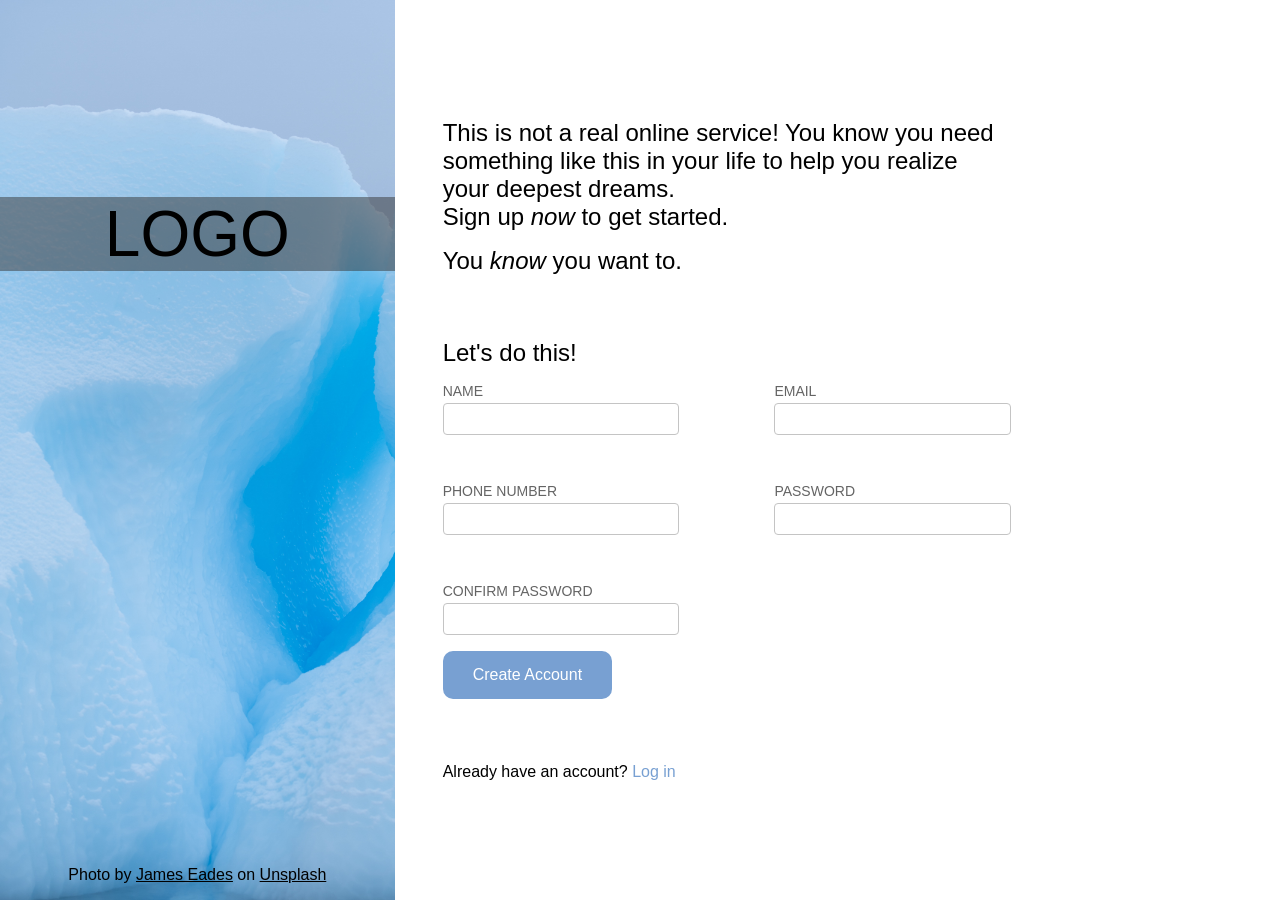
==== index.html @ bc95a4d5 "Combine first_name and last_name into name field" ====
<!DOCTYPE html>
<html lang="en">
    <head>
        <title>Sign-up form</title>
        <meta charset="UTF-8">
        <meta name="viewport" content="width=device-width, initial-scale=1">
        <link href="css/style.css" rel="stylesheet">
        <script src="./script.js" defer></script>
    </head>
    <body>
        <div class="main flex">
            <div class="image-sidebar flex">
                <div class="logo">
                    LOGO
                </div>
                <p>
                    Photo by <a href="https://unsplash.com/@eadesstudio">James Eades</a> on <a href="https://unsplash.com/photos/ice-berg-QCrDUYKGbp4">Unsplash</a>
                </p>
            </div>
            <div class="content flex">
                <div>
                    <p>This is not a real online service! You know you need something like this in your life to help you realize your deepest dreams.</p>
                    <p>Sign up <em>now</em> to get started.</p>
                    <p>You <em>know</em> you want to.</p>
                </div>
                <form action="https://httpbin.org/post" method="post">
                    <p>Let's do this!</p>
                    <div class="input flex">
                        <div>
                            <label for="name">NAME</label>
                            <input type="text" name="name" id="name" required />
                        </div>
                        <div>
                            <label for="email">EMAIL</label>
                            <input type="email" name="email" id="email" required />
                        </div>
                        <div>
                            <label for="phone">PHONE NUMBER</label>
                            <input type="tel" name="phone" id="phone" required />
                        </div>
                        <div>
                            <label for="password">PASSWORD</label>
                            <input type="password" name="password" id="password" required />
                        </div>
                        <div>
                            <label for="confirm_password">CONFIRM PASSWORD</label>
                            <input type="password" name="confirm_password" id="confirm_password" required />
                        </div>
                    </div>
                    <button type="submit">Create Account</button>
                </form>
                <p>Already have an account? <a href="./login.html" id="login">Log in</a></p>
            </div>
        </div>
    </body>
</html>
---- css/style.css ----
*, ::before, ::after {
    box-sizing: border-box;
    margin: 0;
    border: 0;
    padding: 0;
    outline: 0;
    font-family: sans-serif;
}

:root {
    --accent-color: rgba(120, 160, 210, 1);
}

.main {
    height: 100vh;
    justify-content: start;
    align-items: stretch;
    flex-wrap: wrap;
}

.image-sidebar {
    background-image: url("../images/james-eades-QCrDUYKGbp4-unsplash.jpg");
    background-size: cover;
    background-position: left;
    width: inherit;
    min-width: 300px;
    flex: 1 0;
    flex-direction: column;
    justify-content: space-between;
    align-items: stretch;
    text-align: center;

    p {
        margin-bottom: 16px;
    }
}

.logo {
    background-color: rgba(55, 55, 55, 0.5);
    margin-top: 50%;
    font-size: 64px;
}

.content {
    padding: 48px;
    justify-content: center;
    align-items: stretch;
    flex: 2 0;
    flex-direction: column;
    gap: 64px;

    > div {
        margin-right: 30%;

        > p:last-child {
            margin-top: 16px;
        }
    }

    p {
        font-size: 24px;
    }

    > p:last-child {
        font-size: 16px;
    }
}

.input {
    justify-content: flex-start;
    align-content: center;
    flex-wrap: wrap;
    gap: 16px;

    div {
        display: inline-block;
        width: 40%;
        min-width: 250px;
        padding: 16px 0;
        
        label {
            display: block;
            color: rgb(100, 100, 100);
            font-size: 14px;
            margin-bottom: 4px;
        }
    }
}

.flex {
    display: flex;
}

input {
    display: block;
    border: 1px solid rgb(196, 196, 196);
    border-radius: 4px;
    height: 32px;
    width: 75%;
    padding: 8px;
}

input:hover {
    border-color: rgb(150, 150, 150);
    box-shadow: 2px 2px 5px rgb(180, 180, 180);
}

input:focus {
    border-color: var(--accent-color);
    border-width: 2px;
    box-shadow: 2px 2px 5px gray;
}

/* input:valid { */
/*     border-color: green; */
/* } */

input:user-invalid {
    border-color: red;
}

div:has(> .password_error) {
    ::after {
        content: "* Passwords do not match";
        color: red;
        font-size: 12px;
    }

    input {
        border-color: red;
    }
}

/* input.password_error { */
/*     border-color: red; */
/* } */

button {
    background-color: var(--accent-color);
    color: white;
    padding: 15px 30px;
    font-size: 16px;
    border-radius: 10px;
}

a:link {
    color: inherit;
}

#login {
    color: var(--accent-color);
    text-decoration: none;
}

a:hover {
    text-decoration: none;
}
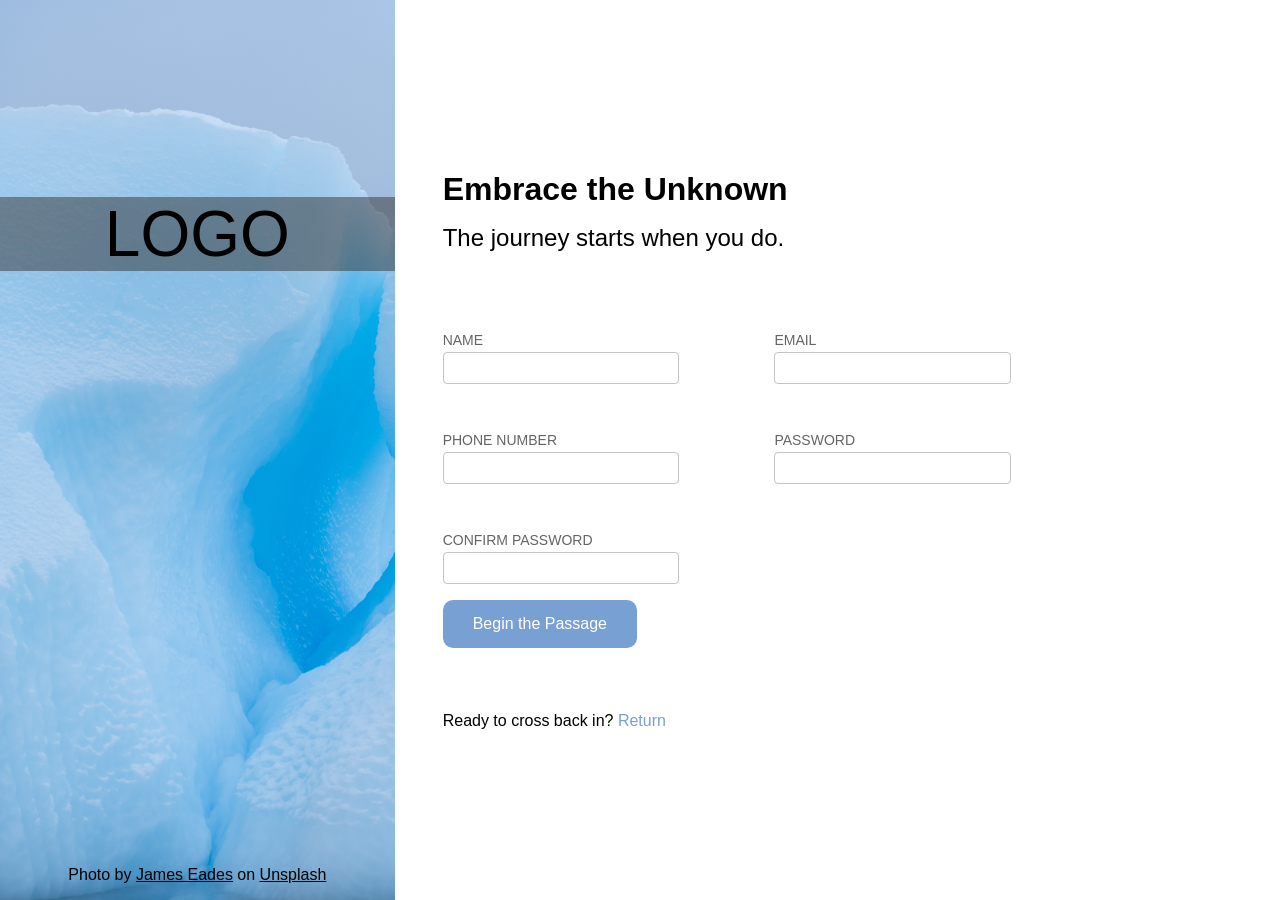
==== commit 66b7d9d2: "Modify some text" ====
--- a/index.html
+++ b/index.html
@@ -19,12 +19,10 @@
             </div>
             <div class="content flex">
                 <div>
-                    <p>This is not a real online service! You know you need something like this in your life to help you realize your deepest dreams.</p>
-                    <p>Sign up <em>now</em> to get started.</p>
-                    <p>You <em>know</em> you want to.</p>
+                    <h1>Embrace the Unknown</h1>
+                    <p class="subtitle">The journey starts when you do.</p>
                 </div>
                 <form action="https://httpbin.org/post" method="post">
-                    <p>Let's do this!</p>
                     <div class="input flex">
                         <div>
                             <label for="name">NAME</label>
@@ -47,9 +45,9 @@
                             <input type="password" name="confirm_password" id="confirm_password" required />
                         </div>
                     </div>
-                    <button type="submit">Create Account</button>
+                    <button type="submit">Begin the Passage</button>
                 </form>
-                <p>Already have an account? <a href="./login.html" id="login">Log in</a></p>
+                <p>Ready to cross back in? <a href="./login.html" id="login">Return</a></p>
             </div>
         </div>
     </body>
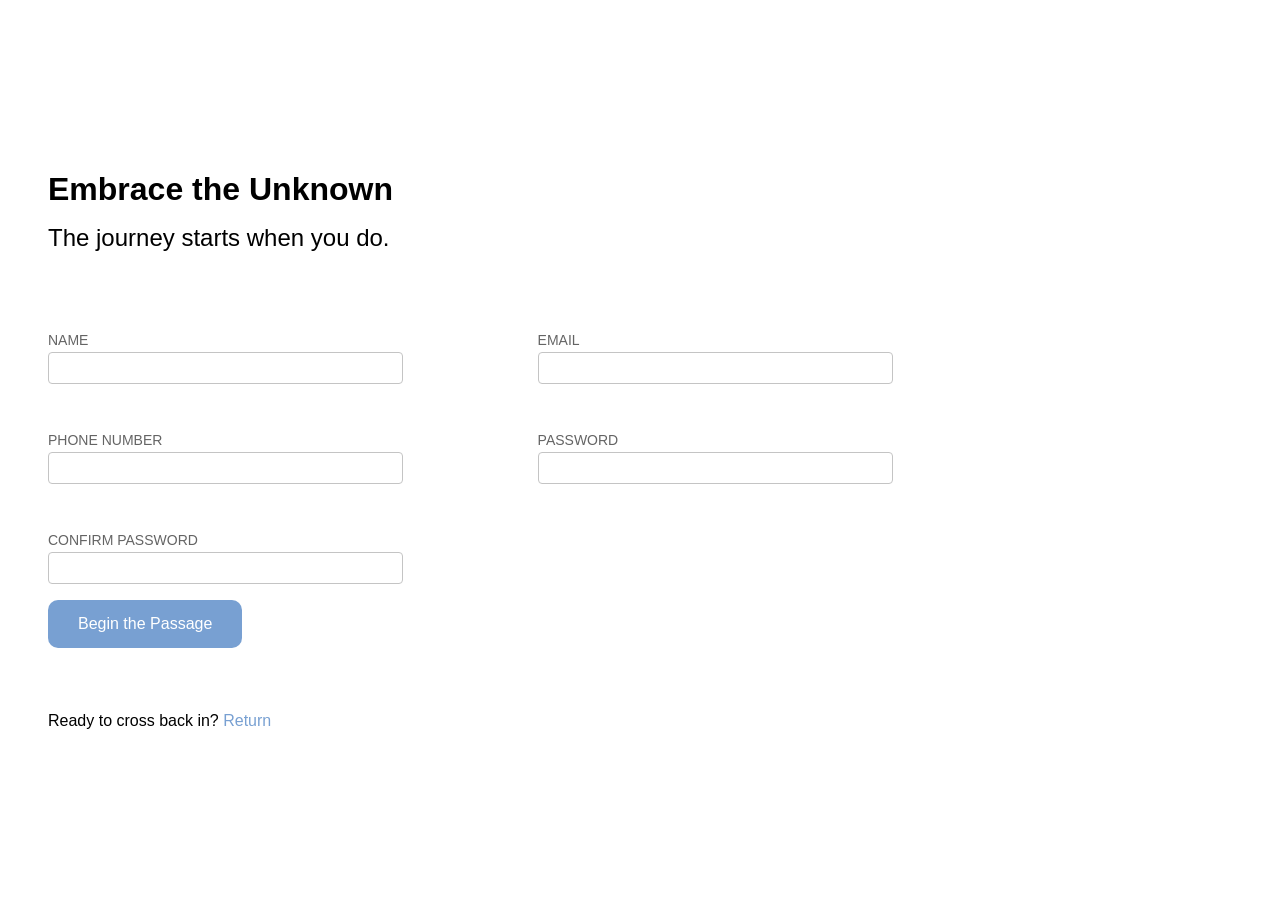
==== commit 5afcdc02: "Remove img-sidebar" ====
--- a/index.html
+++ b/index.html
@@ -9,14 +9,6 @@
     </head>
     <body>
         <div class="main flex">
-            <div class="image-sidebar flex">
-                <div class="logo">
-                    LOGO
-                </div>
-                <p>
-                    Photo by <a href="https://unsplash.com/@eadesstudio">James Eades</a> on <a href="https://unsplash.com/photos/ice-berg-QCrDUYKGbp4">Unsplash</a>
-                </p>
-            </div>
             <div class="content flex">
                 <div>
                     <h1>Embrace the Unknown</h1>
@@ -34,7 +26,7 @@
                         </div>
                         <div>
                             <label for="phone">PHONE NUMBER</label>
-                            <input type="tel" name="phone" id="phone" required />
+                            <input type="tel" name="phone" id="phone" pattern="^\+?[1-9]\d{1,14}$" required />
                         </div>
                         <div>
                             <label for="password">PASSWORD</label>
--- a/css/style.css
+++ b/css/style.css
@@ -18,29 +18,6 @@
     flex-wrap: wrap;
 }
 
-.image-sidebar {
-    background-image: url("../images/james-eades-QCrDUYKGbp4-unsplash.jpg");
-    background-size: cover;
-    background-position: left;
-    width: inherit;
-    min-width: 300px;
-    flex: 1 0;
-    flex-direction: column;
-    justify-content: space-between;
-    align-items: stretch;
-    text-align: center;
-
-    p {
-        margin-bottom: 16px;
-    }
-}
-
-.logo {
-    background-color: rgba(55, 55, 55, 0.5);
-    margin-top: 50%;
-    font-size: 64px;
-}
-
 .content {
     padding: 48px;
     justify-content: center;
@@ -48,22 +25,18 @@
     flex: 2 0;
     flex-direction: column;
     gap: 64px;
-
-    > div {
-        margin-right: 30%;
-
-        > p:last-child {
-            margin-top: 16px;
-        }
-    }
-
-    p {
-        font-size: 24px;
-    }
-
-    > p:last-child {
-        font-size: 16px;
-    }
+}
+.content > div {
+    margin-right: 30%;
+}
+.content > div > p:last-child {
+    margin-top: 16px;
+}
+.content p {
+    font-size: 24px;
+}
+.content > p:last-child {
+    font-size: 16px;
 }
 
 .input {
@@ -71,20 +44,18 @@
     align-content: center;
     flex-wrap: wrap;
     gap: 16px;
-
-    div {
-        display: inline-block;
-        width: 40%;
-        min-width: 250px;
-        padding: 16px 0;
-        
-        label {
-            display: block;
-            color: rgb(100, 100, 100);
-            font-size: 14px;
-            margin-bottom: 4px;
-        }
-    }
+}
+.input div {
+    display: inline-block;
+    width: 40%;
+    min-width: 250px;
+    padding: 16px 0;
+}
+.input div label {
+    display: block;
+    color: rgb(100, 100, 100);
+    font-size: 14px;
+    margin-bottom: 4px;
 }
 
 .flex {
@@ -119,16 +90,13 @@
     border-color: red;
 }
 
-div:has(> .password_error) {
-    ::after {
-        content: "* Passwords do not match";
-        color: red;
-        font-size: 12px;
-    }
-
-    input {
-        border-color: red;
-    }
+div:has(> .password_error) ::after {
+    content: "* Passwords do not match";
+    color: red;
+    font-size: 12px;
+}
+div:has(> .password_error) input {
+    border-color: red;
 }
 
 /* input.password_error { */
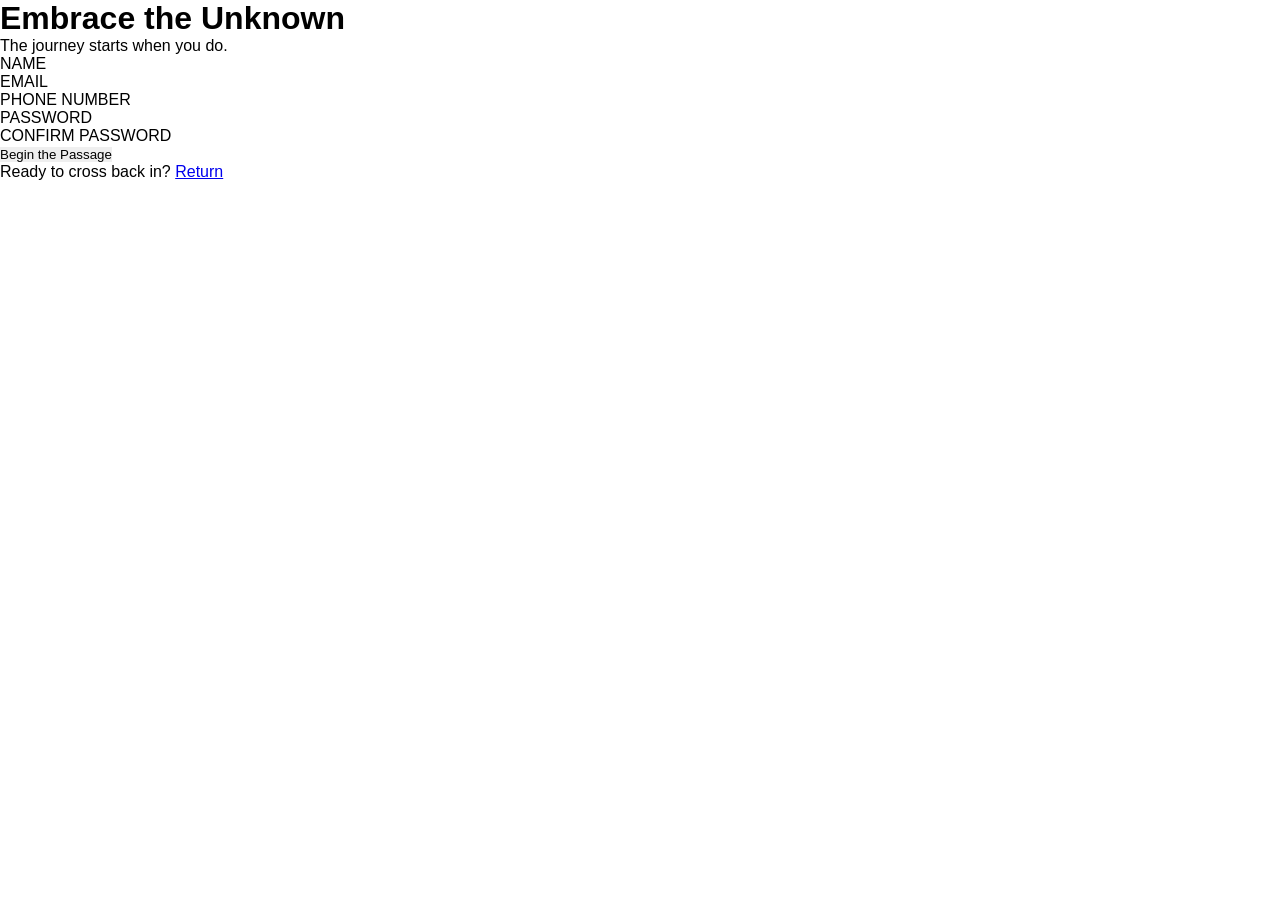
==== commit bdf7fdee: "Remove styles" ====
--- a/index.html
+++ b/index.html
@@ -8,34 +8,32 @@
         <script src="./script.js" defer></script>
     </head>
     <body>
-        <div class="main flex">
-            <div class="content flex">
+        <div class="main">
+            <div>
                 <div>
                     <h1>Embrace the Unknown</h1>
                     <p class="subtitle">The journey starts when you do.</p>
                 </div>
                 <form action="https://httpbin.org/post" method="post">
-                    <div class="input flex">
-                        <div>
-                            <label for="name">NAME</label>
-                            <input type="text" name="name" id="name" required />
-                        </div>
-                        <div>
-                            <label for="email">EMAIL</label>
-                            <input type="email" name="email" id="email" required />
-                        </div>
-                        <div>
-                            <label for="phone">PHONE NUMBER</label>
-                            <input type="tel" name="phone" id="phone" pattern="^\+?[1-9]\d{1,14}$" required />
-                        </div>
-                        <div>
-                            <label for="password">PASSWORD</label>
-                            <input type="password" name="password" id="password" required />
-                        </div>
-                        <div>
-                            <label for="confirm_password">CONFIRM PASSWORD</label>
-                            <input type="password" name="confirm_password" id="confirm_password" required />
-                        </div>
+                    <div>
+                        <label for="name">NAME</label>
+                        <input type="text" name="name" id="name" required />
+                    </div>
+                    <div>
+                        <label for="email">EMAIL</label>
+                        <input type="email" name="email" id="email" required />
+                    </div>
+                    <div>
+                        <label for="phone">PHONE NUMBER</label>
+                        <input type="tel" name="phone" id="phone" pattern="^\+?[1-9]\d{1,14}$" required />
+                    </div>
+                    <div>
+                        <label for="password">PASSWORD</label>
+                        <input type="password" name="password" id="password" required />
+                    </div>
+                    <div>
+                        <label for="confirm_password">CONFIRM PASSWORD</label>
+                        <input type="password" name="confirm_password" id="confirm_password" required />
                     </div>
                     <button type="submit">Begin the Passage</button>
                 </form>
--- a/css/style.css
+++ b/css/style.css
@@ -8,83 +8,11 @@
 }
 
 :root {
-    --accent-color: rgba(120, 160, 210, 1);
 }
 
 .main {
     height: 100vh;
-    justify-content: start;
-    align-items: stretch;
-    flex-wrap: wrap;
 }
-
-.content {
-    padding: 48px;
-    justify-content: center;
-    align-items: stretch;
-    flex: 2 0;
-    flex-direction: column;
-    gap: 64px;
-}
-.content > div {
-    margin-right: 30%;
-}
-.content > div > p:last-child {
-    margin-top: 16px;
-}
-.content p {
-    font-size: 24px;
-}
-.content > p:last-child {
-    font-size: 16px;
-}
-
-.input {
-    justify-content: flex-start;
-    align-content: center;
-    flex-wrap: wrap;
-    gap: 16px;
-}
-.input div {
-    display: inline-block;
-    width: 40%;
-    min-width: 250px;
-    padding: 16px 0;
-}
-.input div label {
-    display: block;
-    color: rgb(100, 100, 100);
-    font-size: 14px;
-    margin-bottom: 4px;
-}
-
-.flex {
-    display: flex;
-}
-
-input {
-    display: block;
-    border: 1px solid rgb(196, 196, 196);
-    border-radius: 4px;
-    height: 32px;
-    width: 75%;
-    padding: 8px;
-}
-
-input:hover {
-    border-color: rgb(150, 150, 150);
-    box-shadow: 2px 2px 5px rgb(180, 180, 180);
-}
-
-input:focus {
-    border-color: var(--accent-color);
-    border-width: 2px;
-    box-shadow: 2px 2px 5px gray;
-}
-
-/* input:valid { */
-/*     border-color: green; */
-/* } */
 
 input:user-invalid {
     border-color: red;
@@ -93,33 +21,11 @@
 div:has(> .password_error) ::after {
     content: "* Passwords do not match";
     color: red;
-    font-size: 12px;
 }
 div:has(> .password_error) input {
     border-color: red;
 }
 
-/* input.password_error { */
-/*     border-color: red; */
-/* } */
-
-button {
-    background-color: var(--accent-color);
-    color: white;
-    padding: 15px 30px;
-    font-size: 16px;
-    border-radius: 10px;
-}
-
-a:link {
-    color: inherit;
-}
-
-#login {
-    color: var(--accent-color);
-    text-decoration: none;
-}
-
 a:hover {
     text-decoration: none;
 }
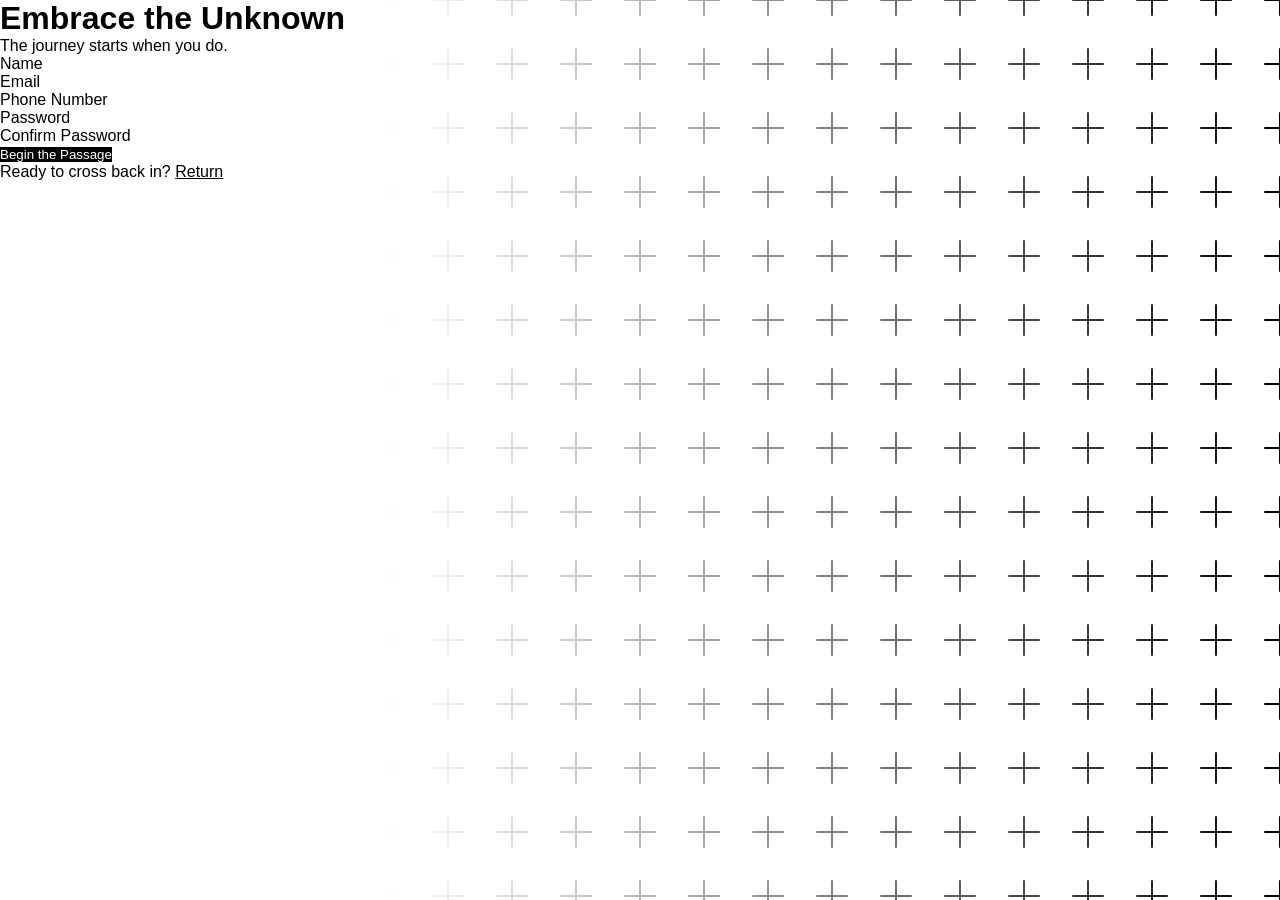
==== commit 2e0c7553: "Capitalize form labels" ====
--- a/index.html
+++ b/index.html
@@ -16,23 +16,23 @@
                 </div>
                 <form action="https://httpbin.org/post" method="post">
                     <div>
-                        <label for="name">NAME</label>
+                        <label for="name">Name</label>
                         <input type="text" name="name" id="name" required />
                     </div>
                     <div>
-                        <label for="email">EMAIL</label>
+                        <label for="email">Email</label>
                         <input type="email" name="email" id="email" required />
                     </div>
                     <div>
-                        <label for="phone">PHONE NUMBER</label>
+                        <label for="phone">Phone Number</label>
                         <input type="tel" name="phone" id="phone" pattern="^\+?[1-9]\d{1,14}$" required />
                     </div>
                     <div>
-                        <label for="password">PASSWORD</label>
+                        <label for="password">Password</label>
                         <input type="password" name="password" id="password" required />
                     </div>
                     <div>
-                        <label for="confirm_password">CONFIRM PASSWORD</label>
+                        <label for="confirm_password">Confirm Password</label>
                         <input type="password" name="confirm_password" id="confirm_password" required />
                     </div>
                     <button type="submit">Begin the Passage</button>
--- a/css/style.css
+++ b/css/style.css
@@ -8,24 +8,66 @@
 }
 
 :root {
+    color-scheme: light dark;
+
+    --fg-color: black;
+    --bg-color: white;
+    --error-color: red;
+}
+@media screen and (prefers-color-scheme: dark) {
+    :root {
+        --fg-color: white;
+        --bg-color: black;
+    }
 }
 
-.main {
-    height: 100vh;
+body {
+    color: var(--fg-color);
+    background-color: var(--bg-color);
+    min-height: 100svh;
+    width: 100vw;
+
+    background-image: linear-gradient(to right, var(--bg-color) 30%, transparent),
+        url('../images/background-light.svg');
+    background-size: 100% 100%, 10vmax;
+    background-repeat: no-repeat, repeat;
+    animation: bgMove 30s linear infinite;
+}
+@media screen and (prefers-color-scheme: dark) {
+    body {
+        background-image: linear-gradient(to right, var(--bg-color) 30%, transparent),
+            url('../images/background-dark.svg');
+    }
+}
+@keyframes bgMove {
+    0% {
+        background-position: right;
+    }
+    100% {
+        background-position: left;
+    }
 }
 
 input:user-invalid {
-    border-color: red;
+    border-color: var(--error-color);
 }
 
 div:has(> .password_error) ::after {
     content: "* Passwords do not match";
-    color: red;
+    color: var(--error-color);
 }
 div:has(> .password_error) input {
-    border-color: red;
+    border-color: var(--error-color);
 }
 
+button {
+    background-color: var(--fg-color);
+    color: var(--bg-color);
+}
+
+a {
+    color: var(--fg-color);
+}
 a:hover {
     text-decoration: none;
 }
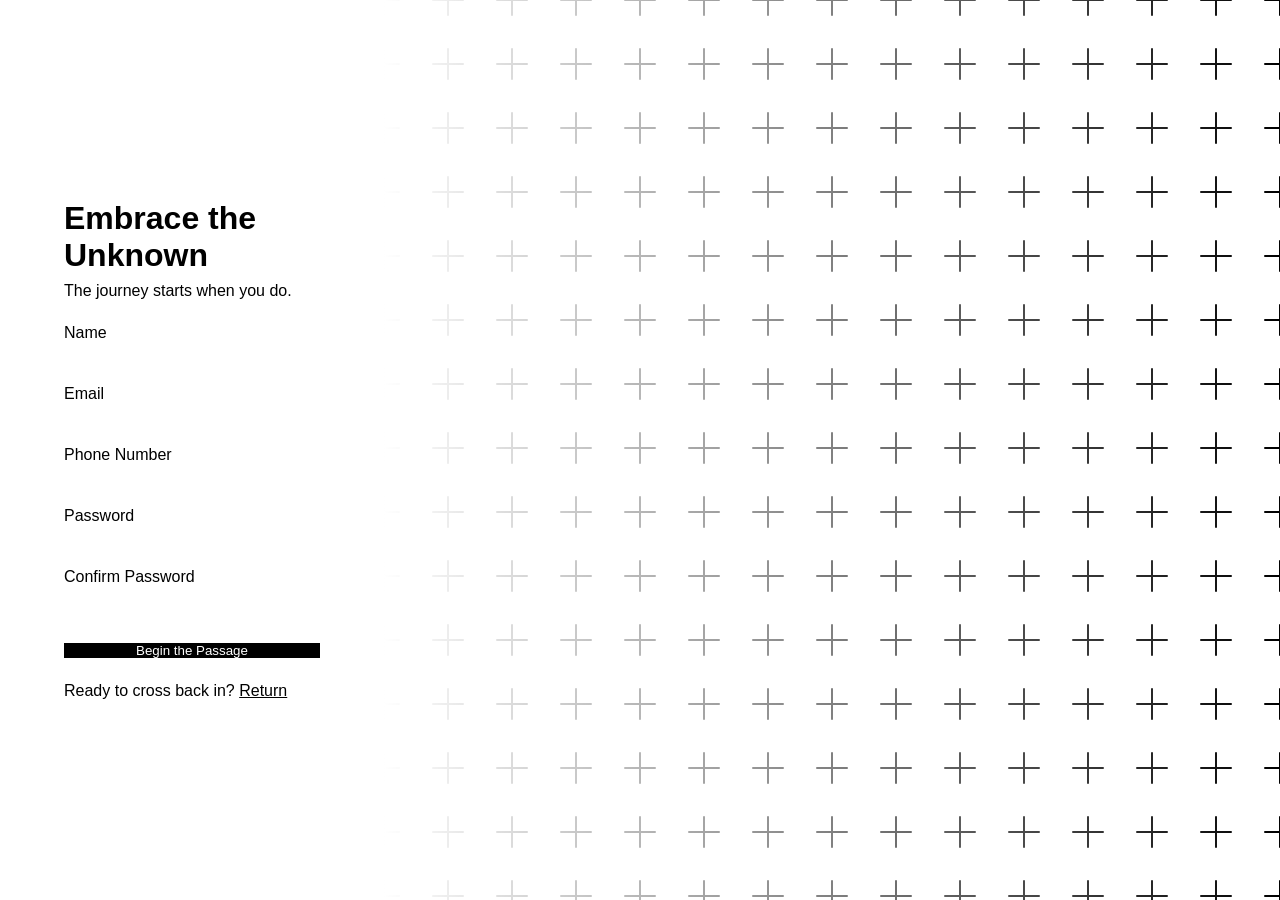
==== commit 3dd1efb1: "Set basic layout" ====
--- a/index.html
+++ b/index.html
@@ -10,35 +10,33 @@
     <body>
         <div class="main">
             <div>
+                <h1>Embrace the Unknown</h1>
+                <p class="subtitle">The journey starts when you do.</p>
+            </div>
+            <form action="https://httpbin.org/post" method="post">
                 <div>
-                    <h1>Embrace the Unknown</h1>
-                    <p class="subtitle">The journey starts when you do.</p>
+                    <label for="name">Name</label>
+                    <input type="text" name="name" id="name" required />
                 </div>
-                <form action="https://httpbin.org/post" method="post">
-                    <div>
-                        <label for="name">Name</label>
-                        <input type="text" name="name" id="name" required />
-                    </div>
-                    <div>
-                        <label for="email">Email</label>
-                        <input type="email" name="email" id="email" required />
-                    </div>
-                    <div>
-                        <label for="phone">Phone Number</label>
-                        <input type="tel" name="phone" id="phone" pattern="^\+?[1-9]\d{1,14}$" required />
-                    </div>
-                    <div>
-                        <label for="password">Password</label>
-                        <input type="password" name="password" id="password" required />
-                    </div>
-                    <div>
-                        <label for="confirm_password">Confirm Password</label>
-                        <input type="password" name="confirm_password" id="confirm_password" required />
-                    </div>
-                    <button type="submit">Begin the Passage</button>
-                </form>
-                <p>Ready to cross back in? <a href="./login.html" id="login">Return</a></p>
-            </div>
+                <div>
+                    <label for="email">Email</label>
+                    <input type="email" name="email" id="email" required />
+                </div>
+                <div>
+                    <label for="phone">Phone Number</label>
+                    <input type="tel" name="phone" id="phone" pattern="^\+?[1-9]\d{1,14}$" required />
+                </div>
+                <div>
+                    <label for="password">Password</label>
+                    <input type="password" name="password" id="password" required />
+                </div>
+                <div>
+                    <label for="confirm_password">Confirm Password</label>
+                    <input type="password" name="confirm_password" id="confirm_password" required />
+                </div>
+                <button type="submit">Begin the Passage</button>
+            </form>
+            <p>Ready to cross back in? <a href="./login.html" id="login">Return</a></p>
         </div>
     </body>
 </html>
--- a/css/style.css
+++ b/css/style.css
@@ -48,6 +48,32 @@
     }
 }
 
+.main {
+    width: 30%;
+    min-height: 100svh;
+    padding: 5%;
+
+    gap: 1.5em;
+}
+
+h1 {
+    margin-bottom: .25em;
+}
+
+.main,
+form,
+form > div {
+    display: flex;
+    flex-direction: column;
+    justify-content: center;
+}
+form {
+    gap: 1.25em;
+}
+form > div {
+    gap: .5em;
+}
+
 input:user-invalid {
     border-color: var(--error-color);
 }
@@ -63,6 +89,7 @@
 button {
     background-color: var(--fg-color);
     color: var(--bg-color);
+    margin-top: 1em;
 }
 
 a {
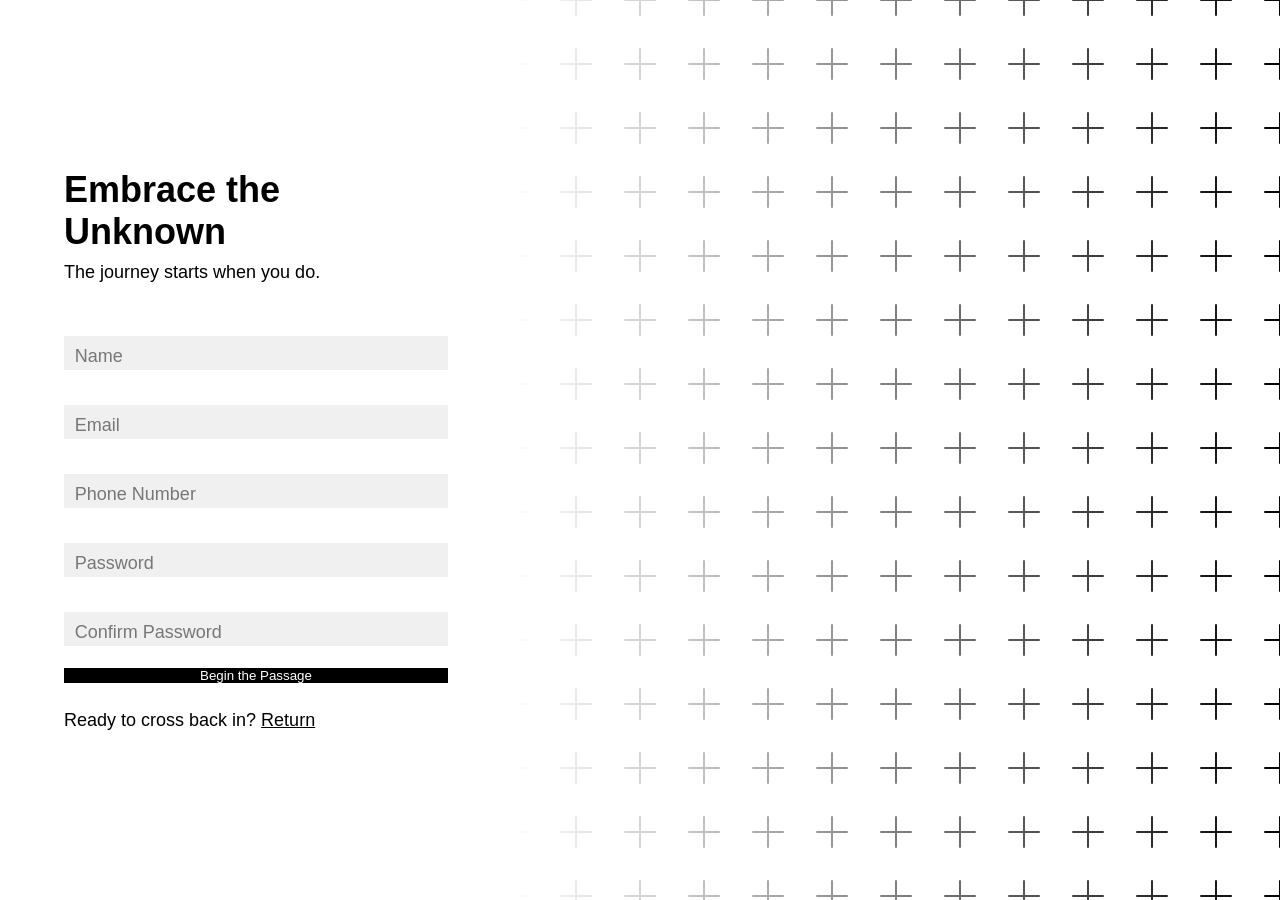
==== commit dd086414: "Style inputs" ====
--- a/index.html
+++ b/index.html
@@ -16,23 +16,23 @@
             <form action="https://httpbin.org/post" method="post">
                 <div>
                     <label for="name">Name</label>
-                    <input type="text" name="name" id="name" required />
+                    <input type="text" name="name" id="name" placeholder=" " required />
                 </div>
                 <div>
                     <label for="email">Email</label>
-                    <input type="email" name="email" id="email" required />
+                    <input type="email" name="email" id="email" placeholder=" " required />
                 </div>
                 <div>
                     <label for="phone">Phone Number</label>
-                    <input type="tel" name="phone" id="phone" pattern="^\+?[1-9]\d{1,14}$" required />
+                    <input type="tel" name="phone" id="phone" pattern="^\+?[1-9]\d{1,14}$" placeholder=" " required />
                 </div>
                 <div>
                     <label for="password">Password</label>
-                    <input type="password" name="password" id="password" required />
+                    <input type="password" name="password" id="password" placeholder=" " required />
                 </div>
                 <div>
                     <label for="confirm_password">Confirm Password</label>
-                    <input type="password" name="confirm_password" id="confirm_password" required />
+                    <input type="password" name="confirm_password" id="confirm_password" placeholder=" " required />
                 </div>
                 <button type="submit">Begin the Passage</button>
             </form>
--- a/css/style.css
+++ b/css/style.css
@@ -9,15 +9,43 @@
 
 :root {
     color-scheme: light dark;
+    font-size: 1.125rem;
 
     --fg-color: black;
     --bg-color: white;
     --error-color: red;
+
+    --main-width: 35%;
+    --gradient-offset: var(--main-width);
+
+    --direction: to right;
+    --bg-pos-start: right;
+    --bg-pos-end: left;
 }
 @media screen and (prefers-color-scheme: dark) {
     :root {
         --fg-color: white;
         --bg-color: black;
+    }
+}
+@media screen and (max-width: 1400px) {
+    :root {
+        --main-width: 40%;
+    }
+}
+@media screen and (max-width: 1000px) {
+    :root {
+        --main-width: 50%;
+    }
+}
+@media screen and (max-width: 700px) {
+    :root {
+        --main-width: 100%;
+        --gradient-offset: 70vh;
+
+        --direction: to top;
+        --bg-pos-start: top;
+        --bg-pos-end: bottom;
     }
 }
 
@@ -27,7 +55,7 @@
     min-height: 100svh;
     width: 100vw;
 
-    background-image: linear-gradient(to right, var(--bg-color) 30%, transparent),
+    background-image: linear-gradient(var(--direction), var(--bg-color) var(--gradient-offset), transparent),
         url('../images/background-light.svg');
     background-size: 100% 100%, 10vmax;
     background-repeat: no-repeat, repeat;
@@ -35,29 +63,17 @@
 }
 @media screen and (prefers-color-scheme: dark) {
     body {
-        background-image: linear-gradient(to right, var(--bg-color) 30%, transparent),
+        background-image: linear-gradient(var(--direction), var(--bg-color) var(--gradient-offset), transparent),
             url('../images/background-dark.svg');
     }
 }
 @keyframes bgMove {
     0% {
-        background-position: right;
+        background-position: var(--bg-pos-start);
     }
     100% {
-        background-position: left;
+        background-position: var(--bg-pos-end);
     }
-}
-
-.main {
-    width: 30%;
-    min-height: 100svh;
-    padding: 5%;
-
-    gap: 1.5em;
-}
-
-h1 {
-    margin-bottom: .25em;
 }
 
 .main,
@@ -68,14 +84,64 @@
     justify-content: center;
 }
 form {
-    gap: 1.25em;
-}
-form > div {
     gap: .5em;
 }
 
+
+.main {
+    width: var(--main-width);
+    min-height: 100svh;
+    padding: 5%;
+
+    gap: 1.5em;
+}
+@media screen and (max-width: 700px) {
+    .main {
+        padding: 10%;
+        padding-top: calc(100vh - var(--gradient-offset) - 10vh);
+        justify-content: flex-start;
+    }
+}
+.main > * {
+    margin: 0 auto;
+    width: 100%;
+    max-width: 500px;
+}
+
+h1 {
+    margin-bottom: .25em;
+}
+
+label {
+    margin-bottom: 0.3em;
+    transform: scale(0.7);
+    transform-origin: 0% 100%;
+    transition-property: transform, opacity;
+    transition-duration: 300ms;
+}
+label:has(+ input:placeholder-shown) {
+    background: transparent;
+    transform: translateX(.6em) translateY(2em);
+    opacity: 0.5;
+}
+
+input {
+    background: #f0f0f0;
+    padding: .7em;
+    outline: 2px solid var(--bg-color);
+    transition-property: outline-color;
+    transition-duration: 300ms;
+}
+@media screen and (prefers-color-scheme: dark) {
+    input {
+        background: #272727;
+    }
+}
+input:focus {
+    outline-color: var(--fg-color);
+}
 input:user-invalid {
-    border-color: var(--error-color);
+    outline-color: var(--error-color);
 }
 
 div:has(> .password_error) ::after {
